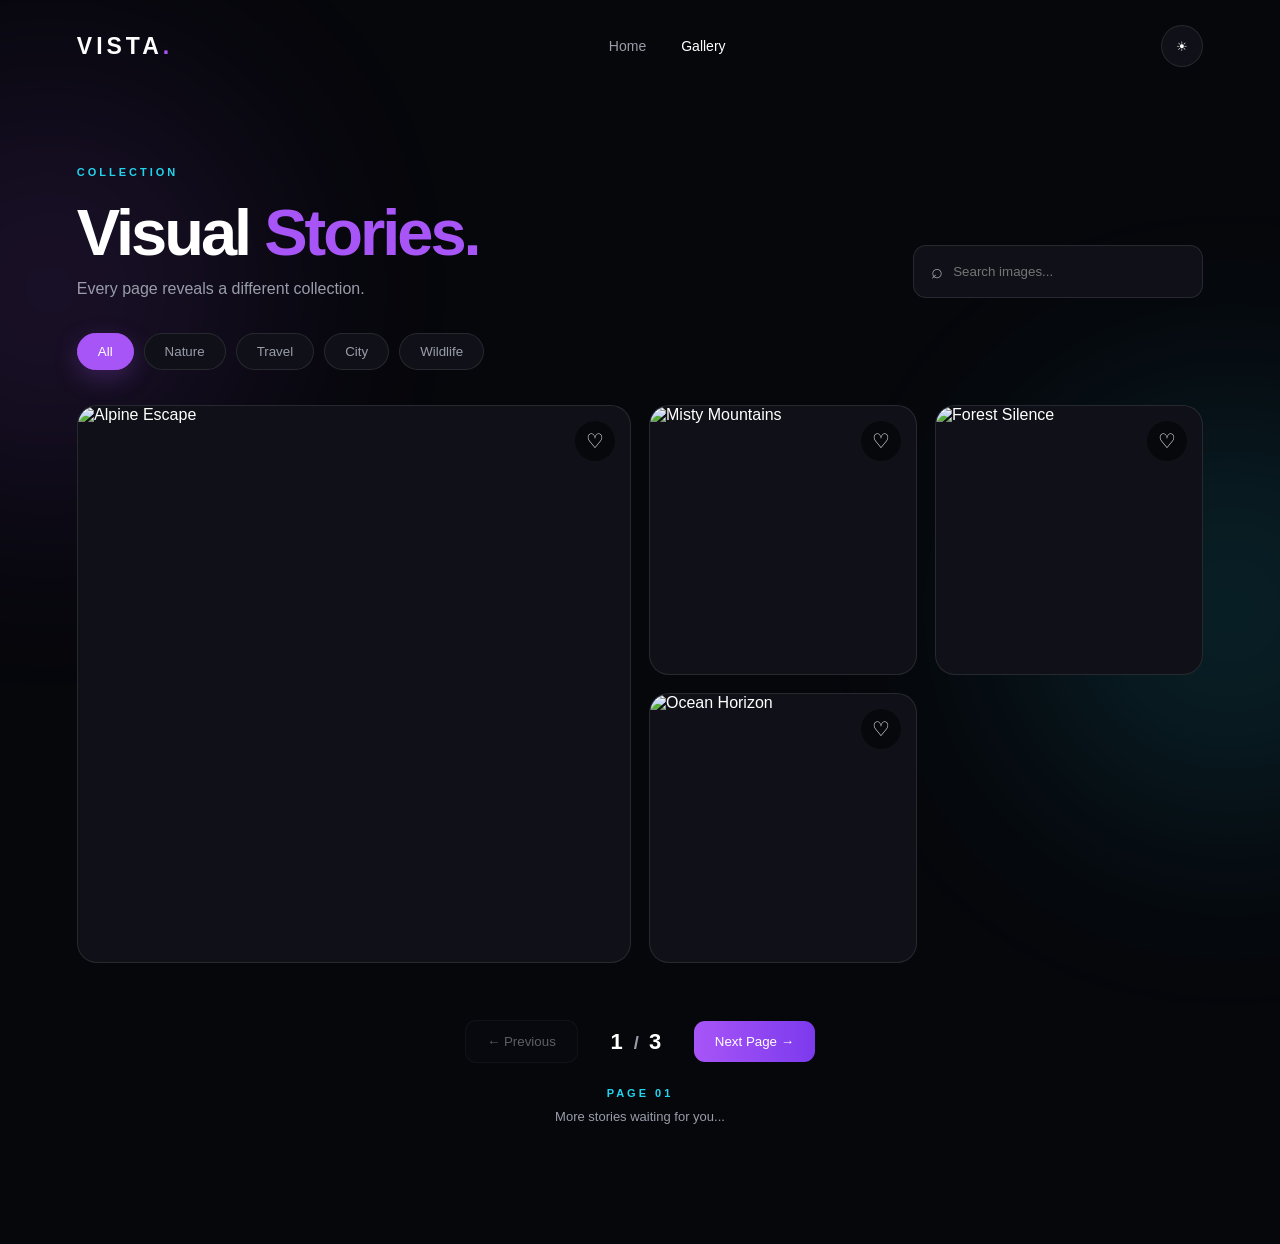
==== gallery.html @ fa5a78f7 "Add files via upload" ====
<!DOCTYPE html>
<html lang="en">
<head>

    <meta charset="UTF-8">

    <meta
        name="viewport"
        content="width=device-width, initial-scale=1.0"
    >

    <title>VISTA | Gallery</title>

    <link rel="stylesheet" href="style.css">

</head>

<body>

    <!-- LOADING SCREEN -->

    <div class="loader" id="loader">

        <div class="loader-ring"></div>

        <h3>VISTA</h3>

        <p>
            Preparing gallery...
        </p>

    </div>


    <!-- GLOW -->

    <div class="glow glow-one"></div>

    <div class="glow glow-two"></div>


    <!-- NAVBAR -->

    <header class="navbar">

        <div class="logo">
            VISTA<span>.</span>
        </div>

        <nav>

            <a href="index.html">
                Home
            </a>

            <a href="gallery.html" class="active">
                Gallery
            </a>

        </nav>

        <button
            id="themeBtn"
            class="theme-btn"
        >
            ☀
        </button>

    </header>


    <!-- GALLERY HEADER -->

    <section class="gallery-page">

        <div class="gallery-heading">

            <div>

                <span class="eyebrow">
                    COLLECTION
                </span>

                <h1>
                    Visual <span>Stories.</span>
                </h1>

                <p>
                    Every page reveals a different collection.
                </p>

            </div>


            <div class="search-box">

                <span>⌕</span>

                <input
                    type="text"
                    id="searchInput"
                    placeholder="Search images..."
                >

            </div>

        </div>


        <!-- FILTER -->

        <div class="filters">

            <button
                class="filter-btn active"
                data-filter="all"
            >
                All
            </button>

            <button
                class="filter-btn"
                data-filter="nature"
            >
                Nature
            </button>

            <button
                class="filter-btn"
                data-filter="travel"
            >
                Travel
            </button>

            <button
                class="filter-btn"
                data-filter="city"
            >
                City
            </button>

            <button
                class="filter-btn"
                data-filter="wildlife"
            >
                Wildlife
            </button>

        </div>


        <!-- GALLERY -->

        <div
            class="gallery-grid"
            id="galleryGrid"
        ></div>


        <!-- NO RESULT -->

        <div
            class="no-result"
            id="noResult"
        >

            <div>⌕</div>

            <h3>
                No images found
            </h3>

            <p>
                Try another category or search word.
            </p>

        </div>


        <!-- PAGINATION -->

        <div class="pagination">

            <button
                id="prevPage"
                class="page-btn"
            >
                ← Previous
            </button>


            <div class="page-number">

                <span id="currentPage">
                    1
                </span>

                <small>
                    /
                </small>

                <span id="totalPages">
                    3
                </span>

            </div>


            <button
                id="nextPage"
                class="page-btn primary-page-btn"
            >
                Next Page →
            </button>

        </div>


        <div class="page-info">

            <span id="pageInfo">
                PAGE 01
            </span>

            <p>
                More stories waiting for you...
            </p>

        </div>

    </section>


    <!-- LIGHTBOX -->

    <div
        class="lightbox"
        id="lightbox"
    >

        <button
            class="close-btn"
            id="closeBtn"
        >
            ×
        </button>


        <button
            class="light-arrow left"
            id="prevPhoto"
        >
            ‹
        </button>


        <div class="lightbox-content">

            <img
                id="lightboxImage"
                src=""
                alt=""
            >

            <div class="lightbox-info">

                <div>

                    <small id="lightboxCategory">
                        NATURE
                    </small>

                    <h2 id="lightboxTitle">
                        Image
                    </h2>

                </div>


                <div
                    class="light-counter"
                    id="lightCounter"
                >
                    01 / 10
                </div>

            </div>

        </div>


        <button
            class="light-arrow right"
            id="nextPhoto"
        >
            ›
        </button>

    </div>


    <script src="script.js"></script>

</body>
</html>
---- style.css ----
:root {

    --bg: #06070b;

    --card: #101118;

    --card-light: #191b25;

    --text: #ffffff;

    --muted: #999daa;

    --border: rgba(255,255,255,0.10);

    --purple: #a855f7;

    --cyan: #22d3ee;

    --pink: #ec4899;

}


* {

    margin: 0;

    padding: 0;

    box-sizing: border-box;

}


html {

    scroll-behavior: smooth;

}


body {

    font-family:
        Arial,
        Helvetica,
        sans-serif;

    background: var(--bg);

    color: var(--text);

    overflow-x: hidden;

    transition:
        background 0.4s ease,
        color 0.4s ease;

}


body.light {

    --bg: #f5f6fb;

    --card: #ffffff;

    --card-light: #eeeeF5;

    --text: #11131a;

    --muted: #676a78;

    --border: rgba(0,0,0,0.10);

}


/* =================================
   LOADING
================================= */

.loader {

    position: fixed;

    inset: 0;

    background: var(--bg);

    display: flex;

    flex-direction: column;

    justify-content: center;

    align-items: center;

    z-index: 9999;

    transition:
        opacity 0.6s ease,
        visibility 0.6s ease;

}


.loader.hide {

    opacity: 0;

    visibility: hidden;

}


.loader-ring {

    width: 65px;

    height: 65px;

    border-radius: 50%;

    border:
        3px solid rgba(168,85,247,0.15);

    border-top-color:
        var(--purple);

    border-right-color:
        var(--cyan);

    animation:
        spin 1s linear infinite;

    box-shadow:
        0 0 30px rgba(168,85,247,0.4);

}


.loader h3 {

    margin-top: 25px;

    letter-spacing: 5px;

}


.loader p {

    color: var(--muted);

    margin-top: 8px;

    font-size: 13px;

}


@keyframes spin {

    to {

        transform: rotate(360deg);

    }

}


/* =================================
   GLOWING LIGHT
================================= */

.glow {

    position: fixed;

    width: 400px;

    height: 400px;

    border-radius: 50%;

    filter: blur(120px);

    opacity: 0.15;

    z-index: -1;

    pointer-events: none;

    animation: glowMove 8s ease-in-out infinite alternate;

}


.glow-one {

    background: var(--purple);

    left: -150px;

    top: 10%;

}


.glow-two {

    background: var(--cyan);

    right: -150px;

    bottom: 10%;

    animation-delay: 2s;

}


@keyframes glowMove {

    from {

        transform: translate(0,0) scale(1);

    }

    to {

        transform: translate(100px,-60px) scale(1.25);

    }

}


/* =================================
   NAVBAR
================================= */

.navbar {

    width: 88%;

    margin: auto;

    padding: 25px 0;

    display: flex;

    justify-content: space-between;

    align-items: center;

}


.logo {

    font-size: 23px;

    font-weight: 800;

    letter-spacing: 4px;

}


.logo span,

.footer-logo span {

    color: var(--purple);

}


.navbar nav {

    display: flex;

    gap: 35px;

}


.navbar nav a {

    text-decoration: none;

    color: var(--muted);

    font-size: 14px;

    transition: 0.3s;

}


.navbar nav a:hover,

.navbar nav a.active {

    color: var(--text);

}


.theme-btn {

    width: 42px;

    height: 42px;

    border-radius: 50%;

    border: 1px solid var(--border);

    background: var(--card);

    color: var(--text);

    cursor: pointer;

    transition: 0.3s;

}


.theme-btn:hover {

    transform: rotate(20deg) scale(1.08);

}


/* =================================
   HERO
================================= */

.hero {

    width: 88%;

    max-width: 1400px;

    min-height: 650px;

    margin: 70px auto 120px;

    display: grid;

    grid-template-columns: 1fr 1fr;

    gap: 70px;

    align-items: center;

}


.eyebrow {

    color: var(--cyan);

    font-size: 11px;

    letter-spacing: 3px;

    font-weight: bold;

}


.hero-content h1 {

    margin-top: 20px;

    font-size:
        clamp(55px, 7vw, 100px);

    line-height: .9;

    letter-spacing: -5px;

}


.hero-content h1 span {

    background:
        linear-gradient(
            90deg,
            var(--purple),
            var(--cyan)
        );

    -webkit-background-clip: text;

    color: transparent;

}


.hero-content p {

    max-width: 550px;

    color: var(--muted);

    line-height: 1.8;

    margin-top: 30px;

}


.hero-buttons {

    display: flex;

    gap: 15px;

    margin-top: 35px;

}


.btn {

    padding: 15px 22px;

    border-radius: 11px;

    text-decoration: none;

    font-weight: bold;

    transition: .3s;

}


.btn.primary {

    color: white;

    background:
        linear-gradient(
            90deg,
            var(--purple),
            #7c3aed
        );

    box-shadow:
        0 10px 40px rgba(168,85,247,.25);

}


.btn.secondary {

    border: 1px solid var(--border);

    color: var(--text);

}


.btn:hover {

    transform: translateY(-5px);

}


/* =================================
   HERO IMAGES
================================= */

.hero-visual {

    height: 560px;

    position: relative;

}


.image-frame {

    position: absolute;

    overflow: hidden;

    border-radius: 25px;

    border: 1px solid var(--border);

    box-shadow:
        0 40px 100px rgba(0,0,0,.4);

}


.image-frame img {

    width: 100%;

    height: 100%;

    object-fit: cover;

}


.frame-back {

    width: 60%;

    height: 60%;

    left: 0;

    top: 30px;

    transform: rotate(-7deg);

    opacity: .7;

}


.frame-main {

    width: 72%;

    height: 72%;

    right: 0;

    top: 80px;

    transform: rotate(5deg);

    animation: floating 6s ease-in-out infinite;

}


@keyframes floating {

    0%,100% {

        transform:
            rotate(5deg)
            translateY(0);

    }

    50% {

        transform:
            rotate(5deg)
            translateY(-18px);

    }

}


.floating-card {

    position: absolute;

    left: 15%;

    bottom: 5%;

    padding: 17px 22px;

    border-radius: 14px;

    background:
        rgba(0,0,0,.55);

    backdrop-filter: blur(20px);

    border: 1px solid var(--border);

    box-shadow:
        0 10px 50px rgba(0,0,0,.3);

}


.floating-card span {

    color: var(--cyan);

    font-size: 11px;

}


.floating-card strong {

    display: block;

    margin-top: 4px;

    letter-spacing: 2px;

}


.floating-card small {

    color: var(--muted);

}


/* =================================
   FEATURES
================================= */

.features {

    width: 88%;

    max-width: 1400px;

    margin: auto;

    display: grid;

    grid-template-columns:
        repeat(3,1fr);

    gap: 20px;

}


.feature-box {

    padding: 30px;

    border: 1px solid var(--border);

    background: var(--card);

    border-radius: 20px;

    transition: .4s;

}


.feature-box:hover {

    transform: translateY(-8px);

    border-color:
        rgba(168,85,247,.45);

    box-shadow:
        0 20px 60px rgba(168,85,247,.10);

}


.feature-box span {

    color: var(--purple);

    font-size: 12px;

}


.feature-box h3 {

    margin-top: 18px;

}


.feature-box p {

    color: var(--muted);

    margin-top: 8px;

    line-height: 1.6;

}


/* =================================
   ABOUT
================================= */

.about {

    width: 88%;

    max-width: 1400px;

    margin: 130px auto;

    padding: 60px;

    border-radius: 28px;

    background: var(--card);

    border: 1px solid var(--border);

    display: grid;

    grid-template-columns: 1fr 1fr;

    gap: 60px;

}


.about h2 {

    margin-top: 18px;

    font-size: 48px;

}


.about h2 span {

    color: var(--purple);

}


.about > p {

    color: var(--muted);

    line-height: 1.9;

}


/* =================================
   GALLERY PAGE
================================= */

.gallery-page {

    width: 88%;

    max-width: 1400px;

    margin: 70px auto 120px;

}


.gallery-heading {

    display: flex;

    justify-content: space-between;

    align-items: end;

    gap: 30px;

}


.gallery-heading h1 {

    margin-top: 15px;

    font-size: 65px;

    letter-spacing: -3px;

}


.gallery-heading h1 span {

    color: var(--purple);

}


.gallery-heading p {

    color: var(--muted);

    margin-top: 10px;

}


/* SEARCH */

.search-box {

    width: 290px;

    display: flex;

    gap: 10px;

    align-items: center;

    padding: 14px 17px;

    background: var(--card);

    border: 1px solid var(--border);

    border-radius: 13px;

}


.search-box span {

    color: var(--muted);

    font-size: 20px;

}


.search-box input {

    width: 100%;

    background: transparent;

    border: none;

    outline: none;

    color: var(--text);

}


/* FILTER */

.filters {

    display: flex;

    gap: 10px;

    margin: 35px 0;

    flex-wrap: wrap;

}


.filter-btn {

    padding: 10px 20px;

    border-radius: 30px;

    border: 1px solid var(--border);

    background: var(--card);

    color: var(--muted);

    cursor: pointer;

    transition: .3s;

}


.filter-btn:hover,

.filter-btn.active {

    background: var(--purple);

    color: white;

    border-color: var(--purple);

    box-shadow:
        0 8px 25px rgba(168,85,247,.25);

}


/* =================================
   GALLERY GRID
================================= */

.gallery-grid {

    display: grid;

    grid-template-columns:
        repeat(4,1fr);

    grid-auto-rows: 270px;

    gap: 18px;

    min-height: 570px;

}


.photo-card {

    position: relative;

    overflow: hidden;

    border-radius: 20px;

    border: 1px solid var(--border);

    background: var(--card);

    cursor: pointer;

    animation:
        imageAppear .6s ease both;

}


@keyframes imageAppear {

    from {

        opacity: 0;

        transform:
            translateY(30px)
            scale(.95);

    }

    to {

        opacity: 1;

        transform:
            translateY(0)
            scale(1);

    }

}


.photo-card.large {

    grid-column: span 2;

    grid-row: span 2;

}


.photo-card img {

    width: 100%;

    height: 100%;

    object-fit: cover;

    transition:
        transform .7s ease,
        filter .5s ease;

}


.photo-card:hover img {

    transform: scale(1.1);

    filter: brightness(.65);

}


.photo-overlay {

    position: absolute;

    inset: 0;

    display: flex;

    flex-direction: column;

    justify-content: flex-end;

    padding: 24px;

    background:
        linear-gradient(
            transparent 30%,
            rgba(0,0,0,.9)
        );

    opacity: 0;

    transition: .4s;

}


.photo-card:hover
.photo-overlay {

    opacity: 1;

}


.photo-overlay small {

    color: var(--cyan);

    font-size: 10px;

    letter-spacing: 2px;

}


.photo-overlay h3 {

    margin-top: 7px;

    font-size: 22px;

}


/* FAVORITE */

.favorite {

    position: absolute;

    top: 15px;

    right: 15px;

    width: 40px;

    height: 40px;

    border-radius: 50%;

    border: none;

    background:
        rgba(0,0,0,.55);

    color: white;

    cursor: pointer;

    font-size: 20px;

    z-index: 3;

}


.favorite.liked {

    color: #ff4d91;

}


/* =================================
   PAGINATION
================================= */

.pagination {

    display: flex;

    justify-content: center;

    align-items: center;

    gap: 18px;

    margin-top: 45px;

}


.page-btn {

    padding: 13px 21px;

    border-radius: 11px;

    border: 1px solid var(--border);

    background: var(--card);

    color: var(--text);

    cursor: pointer;

    transition: .3s;

}


.page-btn:hover:not(:disabled) {

    transform: translateY(-3px);

    border-color: var(--purple);

}


.primary-page-btn {

    background:
        linear-gradient(
            90deg,
            var(--purple),
            #7c3aed
        );

    border: none;

    color: white;

}


.page-btn:disabled {

    opacity: .35;

    cursor: not-allowed;

}


.page-number {

    min-width: 80px;

    text-align: center;

    font-size: 22px;

    font-weight: bold;

}


.page-number small {

    color: var(--muted);

    padding: 0 5px;

}


.page-info {

    text-align: center;

    margin-top: 20px;

}


.page-info span {

    color: var(--cyan);

    font-size: 11px;

    letter-spacing: 3px;

    font-weight: bold;

}


.page-info p {

    color: var(--muted);

    margin-top: 8px;

    font-size: 13px;

}


/* =================================
   NO RESULT
================================= */

.no-result {

    display: none;

    text-align: center;

    padding: 80px 20px;

}


.no-result div {

    font-size: 50px;

}


.no-result h3 {

    margin-top: 15px;

}


.no-result p {

    color: var(--muted);

    margin-top: 8px;

}


/* =================================
   LIGHTBOX
================================= */

.lightbox {

    position: fixed;

    inset: 0;

    background:
        rgba(0,0,0,.94);

    backdrop-filter: blur(15px);

    z-index: 2000;

    display: none;

    align-items: center;

    justify-content: center;

    padding: 30px;

}


.lightbox.show {

    display: flex;

    animation:
        lightFade .3s ease;

}


@keyframes lightFade {

    from {

        opacity: 0;

    }

    to {

        opacity: 1;

    }

}


.lightbox-content {

    width: min(950px, 90vw);

}


.lightbox-content img {

    width: 100%;

    max-height: 72vh;

    object-fit: contain;

    border-radius: 20px;

    box-shadow:
        0 30px 100px rgba(0,0,0,.6);

}


.lightbox-info {

    display: flex;

    justify-content: space-between;

    align-items: center;

    margin-top: 18px;

}


.lightbox-info small {

    color: var(--cyan);

    letter-spacing: 2px;

}


.lightbox-info h2 {

    margin-top: 6px;

}


.light-counter {

    color: var(--muted);

}


/* LIGHTBOX BUTTONS */

.close-btn,

.light-arrow {

    position: absolute;

    border: none;

    color: white;

    cursor: pointer;

    background:
        rgba(255,255,255,.08);

    backdrop-filter: blur(10px);

    transition: .3s;

}


.close-btn {

    top: 25px;

    right: 30px;

    width: 45px;

    height: 45px;

    border-radius: 50%;

    font-size: 27px;

}


.light-arrow {

    top: 50%;

    width: 55px;

    height: 55px;

    border-radius: 50%;

    font-size: 36px;

    transform:
        translateY(-50%);

}


.light-arrow.left {

    left: 30px;

}


.light-arrow.right {

    right: 30px;

}


.close-btn:hover,

.light-arrow:hover {

    background: var(--purple);

}


/* =================================
   FOOTER
================================= */

footer {

    border-top: 1px solid var(--border);

    text-align: center;

    padding: 60px 20px 25px;

}


.footer-logo {

    font-size: 22px;

    font-weight: bold;

    letter-spacing: 3px;

}


footer p {

    color: var(--muted);

    margin: 12px 0 25px;

}


.footer-line {

    width: 90px;

    height: 1px;

    background: var(--purple);

    margin: auto auto 20px;

}


footer small {

    color: var(--muted);

}


/* =================================
   RESPONSIVE
================================= */

@media(max-width:1000px) {

    .hero {

        grid-template-columns: 1fr;

    }


    .hero-visual {

        height: 500px;

    }


    .features {

        grid-template-columns:
            repeat(2,1fr);

    }


    .about {

        grid-template-columns: 1fr;

    }


    .gallery-grid {

        grid-template-columns:
            repeat(2,1fr);

    }

}


@media(max-width:650px) {

    .navbar {

        width: 92%;

    }


    .navbar nav {

        display: none;

    }


    .hero,
    .features,
    .about,
    .gallery-page {

        width: 92%;

    }


    .hero {

        margin-top: 40px;

    }


    .hero-content h1 {

        font-size: 55px;

        letter-spacing: -3px;

    }


    .hero-buttons {

        flex-direction: column;

        align-items: flex-start;

    }


    .hero-visual {

        height: 390px;

    }


    .features {

        grid-template-columns: 1fr;

    }


    .about {

        padding: 35px 25px;

    }


    .about h2 {

        font-size: 40px;

    }


    .gallery-heading {

        flex-direction: column;

        align-items: flex-start;

    }


    .gallery-heading h1 {

        font-size: 48px;

    }


    .search-box {

        width: 100%;

    }


    .gallery-grid {

        grid-template-columns: 1fr;

        grid-auto-rows: 280px;

    }


    .photo-card.large {

        grid-column: span 1;

        grid-row: span 1;

    }


    .pagination {

        gap: 8px;

    }


    .page-btn {

        padding: 11px 13px;

        font-size: 12px;

    }


    .light-arrow {

        width: 42px;

        height: 42px;

        font-size: 28px;

    }


    .light-arrow.left {

        left: 8px;

    }


    .light-arrow.right {

        right: 8px;

    }

}
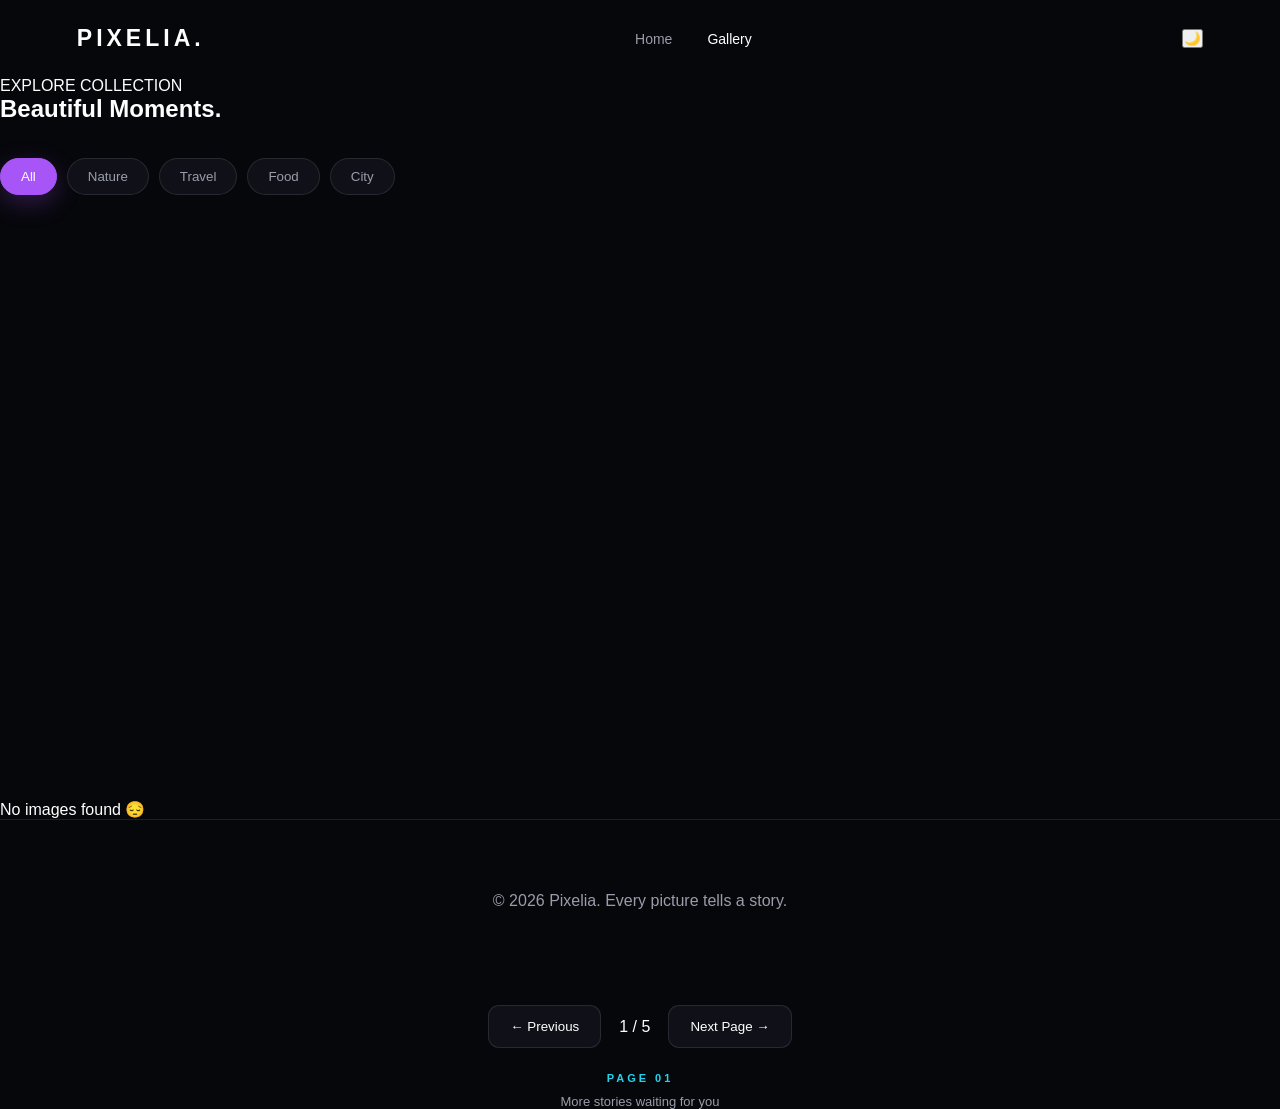
==== commit fa2c88c7: "Refactor gallery.html for better structure and clarity Updated the gallery HTML structure, including" ====
--- a/gallery.html
+++ b/gallery.html
@@ -1,305 +1,631 @@
 <!DOCTYPE html>
 <html lang="en">
 <head>
-
     <meta charset="UTF-8">
-
-    <meta
-        name="viewport"
-        content="width=device-width, initial-scale=1.0"
-    >
-
-    <title>VISTA | Gallery</title>
+    <meta name="viewport" content="width=device-width, initial-scale=1.0">
+    <title>Pixelia - Gallery</title>
 
     <link rel="stylesheet" href="style.css">
-
 </head>
 
 <body>
 
-    <!-- LOADING SCREEN -->
-
-    <div class="loader" id="loader">
-
-        <div class="loader-ring"></div>
-
-        <h3>VISTA</h3>
-
-        <p>
-            Preparing gallery...
-        </p>
+    <!-- NAVBAR -->
+    <header class="navbar">
+        <div class="logo">PIXELIA.</div>
+
+        <nav>
+            <a href="index.html">Home</a>
+            <a href="gallery.html" class="active">Gallery</a>
+        </nav>
+
+        <button id="themeToggle">🌙</button>
+    </header>
+
+
+    <!-- GALLERY HEADER -->
+    <section class="gallery-header">
+        <p>EXPLORE COLLECTION</p>
+
+        <h1>Beautiful Moments.</h1>
+
+        <div class="gallery-tools">
+
+            <!-- FILTER BUTTONS -->
+            <div class="filters">
+                <button class="filter-btn active" data-filter="all">
+                    All
+                </button>
+
+                <button class="filter-btn" data-filter="nature">
+                    Nature
+                </button>
+
+                <button class="filter-btn" data-filter="travel">
+                    Travel
+                </button>
+
+                <button class="filter-btn" data-filter="food">
+                    Food
+                </button>
+
+                <button class="filter-btn" data-filter="city">
+                    City
+                </button>
+            </div>
+
+            <!-- SEARCH -->
+            
+
+        </div>
+    </section>
+
+
+    <!-- IMAGE GALLERY -->
+    <section class="gallery-grid" id="galleryGrid">
+
+        <!-- NATURE 1 -->
+        <div class="gallery-card"
+             data-category="nature"
+             data-title="Mountain Nature">
+
+            <img
+                src="https://picsum.photos/id/1018/800/600"
+                alt="Mountain Nature"
+            >
+
+            <div class="card-overlay">
+                <h3>Mountain Nature</h3>
+                <button class="view-btn">♡</button>
+            </div>
+
+        </div>
+
+
+        <!-- NATURE 2 -->
+        <div class="gallery-card"
+             data-category="nature"
+             data-title="Forest View">
+
+            <img
+                src="https://picsum.photos/id/1044/800/600"
+                alt="Forest View"
+            >
+
+            <div class="card-overlay">
+                <h3>Forest View</h3>
+                <button class="view-btn">♡</button>
+            </div>
+
+        </div>
+
+
+        <!-- NATURE 3 -->
+        <div class="gallery-card"
+             data-category="nature"
+             data-title="Green Landscape">
+
+            <img
+                src="https://picsum.photos/id/1015/800/600"
+                alt="Green Landscape"
+            >
+
+            <div class="card-overlay">
+                <h3>Green Landscape</h3>
+                <button class="view-btn">♡</button>
+            </div>
+
+        </div>
+
+
+        <!-- NATURE 4 -->
+        <div class="gallery-card"
+             data-category="nature"
+             data-title="Natural View">
+
+            <img
+                src="https://picsum.photos/id/1039/800/600"
+                alt="Natural View"
+            >
+
+            <div class="card-overlay">
+                <h3>Natural View</h3>
+                <button class="view-btn">♡</button>
+            </div>
+
+        </div>
+
+
+        <!-- NATURE 5 -->
+        <div class="gallery-card"
+             data-category="nature"
+             data-title="Beautiful Landscape">
+
+            <img
+                src="https://picsum.photos/id/1020/800/600"
+                alt="Beautiful Landscape"
+            >
+
+            <div class="card-overlay">
+                <h3>Beautiful Landscape</h3>
+                <button class="view-btn">♡</button>
+            </div>
+
+        </div>
+
+
+        <!-- NATURE 6 -->
+        <div class="gallery-card"
+             data-category="nature"
+             data-title="Nature Scene">
+
+            <img
+                src="https://picsum.photos/id/1016/800/600"
+                alt="Nature Scene"
+            >
+
+            <div class="card-overlay">
+                <h3>Nature Scene</h3>
+                <button class="view-btn">♡</button>
+            </div>
+
+        </div>
+
+
+        <!-- FOOD 1 -->
+        <div class="gallery-card"
+             data-category="food"
+             data-title="Pizza">
+
+            <img
+                src="https://loremflickr.com/800/600/pizza"
+                alt="Pizza"
+            >
+
+            <div class="card-overlay">
+                <h3>Pizza</h3>
+                <button class="view-btn">♡</button>
+            </div>
+
+        </div>
+
+
+        <!-- FOOD 2 -->
+        <div class="gallery-card"
+             data-category="food"
+             data-title="Burger">
+
+            <img
+                src="https://loremflickr.com/800/600/burger"
+                alt="Burger"
+            >
+
+            <div class="card-overlay">
+                <h3>Burger</h3>
+                <button class="view-btn">♡</button>
+            </div>
+
+        </div>
+
+
+        <!-- FOOD 3 -->
+        <div class="gallery-card"
+             data-category="food"
+             data-title="Biryani">
+
+            <img
+                src="https://loremflickr.com/800/600/biryani"
+                alt="Biryani"
+            >
+
+            <div class="card-overlay">
+                <h3>Biryani</h3>
+                <button class="view-btn">♡</button>
+            </div>
+
+        </div>
+
+
+        <!-- FOOD 4 -->
+        <div class="gallery-card"
+             data-category="food"
+             data-title="Pasta">
+
+            <img
+                src="https://loremflickr.com/800/600/pasta"
+                alt="Pasta"
+            >
+
+            <div class="card-overlay">
+                <h3>Pasta</h3>
+                <button class="view-btn">♡</button>
+            </div>
+
+        </div>
+
+
+        <!-- FOOD 5 -->
+        <div class="gallery-card"
+             data-category="food"
+             data-title="Cake">
+
+            <img
+                src="https://loremflickr.com/800/600/cake"
+                alt="Cake"
+            >
+
+            <div class="card-overlay">
+                <h3>Cake</h3>
+                <button class="view-btn">♡</button>
+            </div>
+
+        </div>
+
+
+        <!-- FOOD 6 -->
+        <div class="gallery-card"
+             data-category="food"
+             data-title="Ice Cream">
+
+            <img
+                src="https://loremflickr.com/800/600/icecream"
+                alt="Ice Cream"
+            >
+
+            <div class="card-overlay">
+                <h3>Ice Cream</h3>
+                <button class="view-btn">♡</button>
+            </div>
+
+        </div>
+
+
+        <!-- FOOD 7 -->
+        <div class="gallery-card"
+             data-category="food"
+             data-title="Dessert">
+
+            <img
+                src="https://loremflickr.com/800/600/dessert"
+                alt="Dessert"
+            >
+
+            <div class="card-overlay">
+                <h3>Dessert</h3>
+                <button class="view-btn">♡</button>
+            </div>
+
+        </div>
+
+
+        <!-- FOOD 8 -->
+        <div class="gallery-card"
+             data-category="food"
+             data-title="Sushi">
+
+            <img
+                src="https://loremflickr.com/800/600/sushi"
+                alt="Sushi"
+            >
+
+            <div class="card-overlay">
+                <h3>Sushi</h3>
+                <button class="view-btn">♡</button>
+            </div>
+
+        </div>
+
+
+        <!-- FOOD 9 -->
+        <div class="gallery-card"
+             data-category="food"
+             data-title="Coffee">
+
+            <img
+                src="https://loremflickr.com/800/600/coffee"
+                alt="Coffee"
+            >
+
+            <div class="card-overlay">
+                <h3>Coffee</h3>
+                <button class="view-btn">♡</button>
+            </div>
+
+        </div>
+
+
+        <!-- FOOD 10 -->
+        <div class="gallery-card"
+             data-category="food"
+             data-title="Indian Food">
+
+            <img
+                src="https://loremflickr.com/800/600/indianfood"
+                alt="Indian Food"
+            >
+
+            <div class="card-overlay">
+                <h3>Indian Food</h3>
+                <button class="view-btn">♡</button>
+            </div>
+
+        </div>
+
+
+        <!-- TRAVEL 1 -->
+        <div class="gallery-card"
+             data-category="travel"
+             data-title="Travel Destination">
+
+            <img
+                src="https://picsum.photos/id/1036/800/600"
+                alt="Travel Destination"
+            >
+
+            <div class="card-overlay">
+                <h3>Travel Destination</h3>
+                <button class="view-btn">♡</button>
+            </div>
+
+        </div>
+
+
+        <!-- TRAVEL 2 -->
+        <div class="gallery-card"
+             data-category="travel"
+             data-title="Adventure">
+
+            <img
+                src="https://picsum.photos/id/1056/800/600"
+                alt="Adventure"
+            >
+
+            <div class="card-overlay">
+                <h3>Adventure</h3>
+                <button class="view-btn">♡</button>
+            </div>
+
+        </div>
+
+
+        <!-- TRAVEL 3 -->
+        <div class="gallery-card"
+             data-category="travel"
+             data-title="Travel View">
+
+            <img
+                src="https://picsum.photos/id/1031/800/600"
+                alt="Travel View"
+            >
+
+            <div class="card-overlay">
+                <h3>Travel View</h3>
+                <button class="view-btn">♡</button>
+            </div>
+
+        </div>
+
+
+        <!-- TRAVEL 4 -->
+        <div class="gallery-card"
+             data-category="travel"
+             data-title="Beautiful Place">
+
+            <img
+                src="https://picsum.photos/id/1074/800/600"
+                alt="Beautiful Place"
+            >
+
+            <div class="card-overlay">
+                <h3>Beautiful Place</h3>
+                <button class="view-btn">♡</button>
+            </div>
+
+        </div>
+
+
+        <!-- TRAVEL 5 -->
+        <div class="gallery-card"
+             data-category="travel"
+             data-title="Vacation">
+
+            <img
+                src="https://picsum.photos/id/1050/800/600"
+                alt="Vacation"
+            >
+
+            <div class="card-overlay">
+                <h3>Vacation</h3>
+                <button class="view-btn">♡</button>
+            </div>
+
+        </div>
+
+
+        <!-- TRAVEL 6 -->
+        <div class="gallery-card"
+             data-category="travel"
+             data-title="Journey">
+
+            <img
+                src="https://picsum.photos/id/1069/800/600"
+                alt="Journey"
+            >
+
+            <div class="card-overlay">
+                <h3>Journey</h3>
+                <button class="view-btn">♡</button>
+            </div>
+
+        </div>
+
+
+        <!-- CITY 1 -->
+        <div class="gallery-card"
+             data-category="city"
+             data-title="City Lights">
+
+            <img
+                src="https://picsum.photos/id/1011/800/600"
+                alt="City Lights"
+            >
+
+            <div class="card-overlay">
+                <h3>City Lights</h3>
+                <button class="view-btn">♡</button>
+            </div>
+
+        </div>
+
+
+        <!-- CITY 2 -->
+        <div class="gallery-card"
+             data-category="city"
+             data-title="Urban View">
+
+            <img
+                src="https://picsum.photos/id/1012/800/600"
+                alt="Urban View"
+            >
+
+            <div class="card-overlay">
+                <h3>Urban View</h3>
+                <button class="view-btn">♡</button>
+            </div>
+
+        </div>
+
+
+        <!-- CITY 3 -->
+        <div class="gallery-card"
+             data-category="city"
+             data-title="Modern City">
+
+            <img
+                src="https://picsum.photos/id/1033/800/600"
+                alt="Modern City"
+            >
+
+            <div class="card-overlay">
+                <h3>Modern City</h3>
+                <button class="view-btn">♡</button>
+            </div>
+
+        </div>
+
+
+        <!-- CITY 4 -->
+        <div class="gallery-card"
+             data-category="city"
+             data-title="Street View">
+
+            <img
+                src="https://picsum.photos/id/1048/800/600"
+                alt="Street View"
+            >
+
+            <div class="card-overlay">
+                <h3>Street View</h3>
+                <button class="view-btn">♡</button>
+            </div>
+
+        </div>
+
+
+        <!-- CITY 5 -->
+        <div class="gallery-card"
+             data-category="city"
+             data-title="Architecture">
+
+            <img
+                src="https://picsum.photos/id/1065/800/600"
+                alt="Architecture"
+            >
+
+            <div class="card-overlay">
+                <h3>Architecture</h3>
+                <button class="view-btn">♡</button>
+            </div>
+
+        </div>
+
+
+        <!-- CITY 6 -->
+        <div class="gallery-card"
+             data-category="city"
+             data-title="City Architecture">
+
+            <img
+                src="https://picsum.photos/id/1082/800/600"
+                alt="City Architecture"
+            >
+
+            <div class="card-overlay">
+                <h3>City Architecture</h3>
+                <button class="view-btn">♡</button>
+            </div>
+
+        </div>
+
+    </section>
+
+
+    <!-- NO RESULTS -->
+    <p id="noResults" class="no-results">
+        No images found 😔
+    </p>
+
+
+    <!-- LIGHTBOX -->
+    <div class="lightbox" id="lightbox">
+
+        <button class="close-btn" id="closeBtn">
+            ✕
+        </button>
+
+        <button class="prev-btn" id="prevBtn">
+            ❮
+        </button>
+
+        <img id="lightboxImage" src="" alt="Preview">
+
+        <button class="next-btn" id="nextBtn">
+            ❯
+        </button>
 
     </div>
 
 
-    <!-- GLOW -->
-
-    <div class="glow glow-one"></div>
-
-    <div class="glow glow-two"></div>
-
-
-    <!-- NAVBAR -->
-
-    <header class="navbar">
-
-        <div class="logo">
-            VISTA<span>.</span>
-        </div>
-
-        <nav>
-
-            <a href="index.html">
-                Home
-            </a>
-
-            <a href="gallery.html" class="active">
-                Gallery
-            </a>
-
-        </nav>
-
-        <button
-            id="themeBtn"
-            class="theme-btn"
-        >
-            ☀
+    <!-- FOOTER -->
+    <footer>
+        <p>© 2026 Pixelia. Every picture tells a story.</p>
+    </footer>
+
+
+    <script src="script.js"></script>
+    <!-- PAGINATION -->
+<section class="pagination-section">
+
+    <div class="pagination">
+
+        <button id="prevPage" class="page-btn">
+            ← Previous
         </button>
 
-    </header>
-
-
-    <!-- GALLERY HEADER -->
-
-    <section class="gallery-page">
-
-        <div class="gallery-heading">
-
-            <div>
-
-                <span class="eyebrow">
-                    COLLECTION
-                </span>
-
-                <h1>
-                    Visual <span>Stories.</span>
-                </h1>
-
-                <p>
-                    Every page reveals a different collection.
-                </p>
-
-            </div>
-
-
-            <div class="search-box">
-
-                <span>⌕</span>
-
-                <input
-                    type="text"
-                    id="searchInput"
-                    placeholder="Search images..."
-                >
-
-            </div>
-
-        </div>
-
-
-        <!-- FILTER -->
-
-        <div class="filters">
-
-            <button
-                class="filter-btn active"
-                data-filter="all"
-            >
-                All
-            </button>
-
-            <button
-                class="filter-btn"
-                data-filter="nature"
-            >
-                Nature
-            </button>
-
-            <button
-                class="filter-btn"
-                data-filter="travel"
-            >
-                Travel
-            </button>
-
-            <button
-                class="filter-btn"
-                data-filter="city"
-            >
-                City
-            </button>
-
-            <button
-                class="filter-btn"
-                data-filter="wildlife"
-            >
-                Wildlife
-            </button>
-
-        </div>
-
-
-        <!-- GALLERY -->
-
-        <div
-            class="gallery-grid"
-            id="galleryGrid"
-        ></div>
-
-
-        <!-- NO RESULT -->
-
-        <div
-            class="no-result"
-            id="noResult"
-        >
-
-            <div>⌕</div>
-
-            <h3>
-                No images found
-            </h3>
-
-            <p>
-                Try another category or search word.
-            </p>
-
-        </div>
-
-
-        <!-- PAGINATION -->
-
-        <div class="pagination">
-
-            <button
-                id="prevPage"
-                class="page-btn"
-            >
-                ← Previous
-            </button>
-
-
-            <div class="page-number">
-
-                <span id="currentPage">
-                    1
-                </span>
-
-                <small>
-                    /
-                </small>
-
-                <span id="totalPages">
-                    3
-                </span>
-
-            </div>
-
-
-            <button
-                id="nextPage"
-                class="page-btn primary-page-btn"
-            >
-                Next Page →
-            </button>
-
-        </div>
-
-
-        <div class="page-info">
-
-            <span id="pageInfo">
-                PAGE 01
-            </span>
-
-            <p>
-                More stories waiting for you...
-            </p>
-
-        </div>
-
-    </section>
-
-
-    <!-- LIGHTBOX -->
-
-    <div
-        class="lightbox"
-        id="lightbox"
-    >
-
-        <button
-            class="close-btn"
-            id="closeBtn"
-        >
-            ×
+        <span id="pageNumber">1 / 5</span>
+
+        <button id="nextPage" class="page-btn">
+            Next Page →
         </button>
 
-
-        <button
-            class="light-arrow left"
-            id="prevPhoto"
-        >
-            ‹
-        </button>
-
-
-        <div class="lightbox-content">
-
-            <img
-                id="lightboxImage"
-                src=""
-                alt=""
-            >
-
-            <div class="lightbox-info">
-
-                <div>
-
-                    <small id="lightboxCategory">
-                        NATURE
-                    </small>
-
-                    <h2 id="lightboxTitle">
-                        Image
-                    </h2>
-
-                </div>
-
-
-                <div
-                    class="light-counter"
-                    id="lightCounter"
-                >
-                    01 / 10
-                </div>
-
-            </div>
-
-        </div>
-
-
-        <button
-            class="light-arrow right"
-            id="nextPhoto"
-        >
-            ›
-        </button>
-
     </div>
 
-
-    <script src="script.js"></script>
+    <div class="page-info">
+        <span id="pageLabel">PAGE 01</span>
+        <p>More stories waiting for you</p>
+    </div>
+
+</section>
 
 </body>
-</html>+</html>
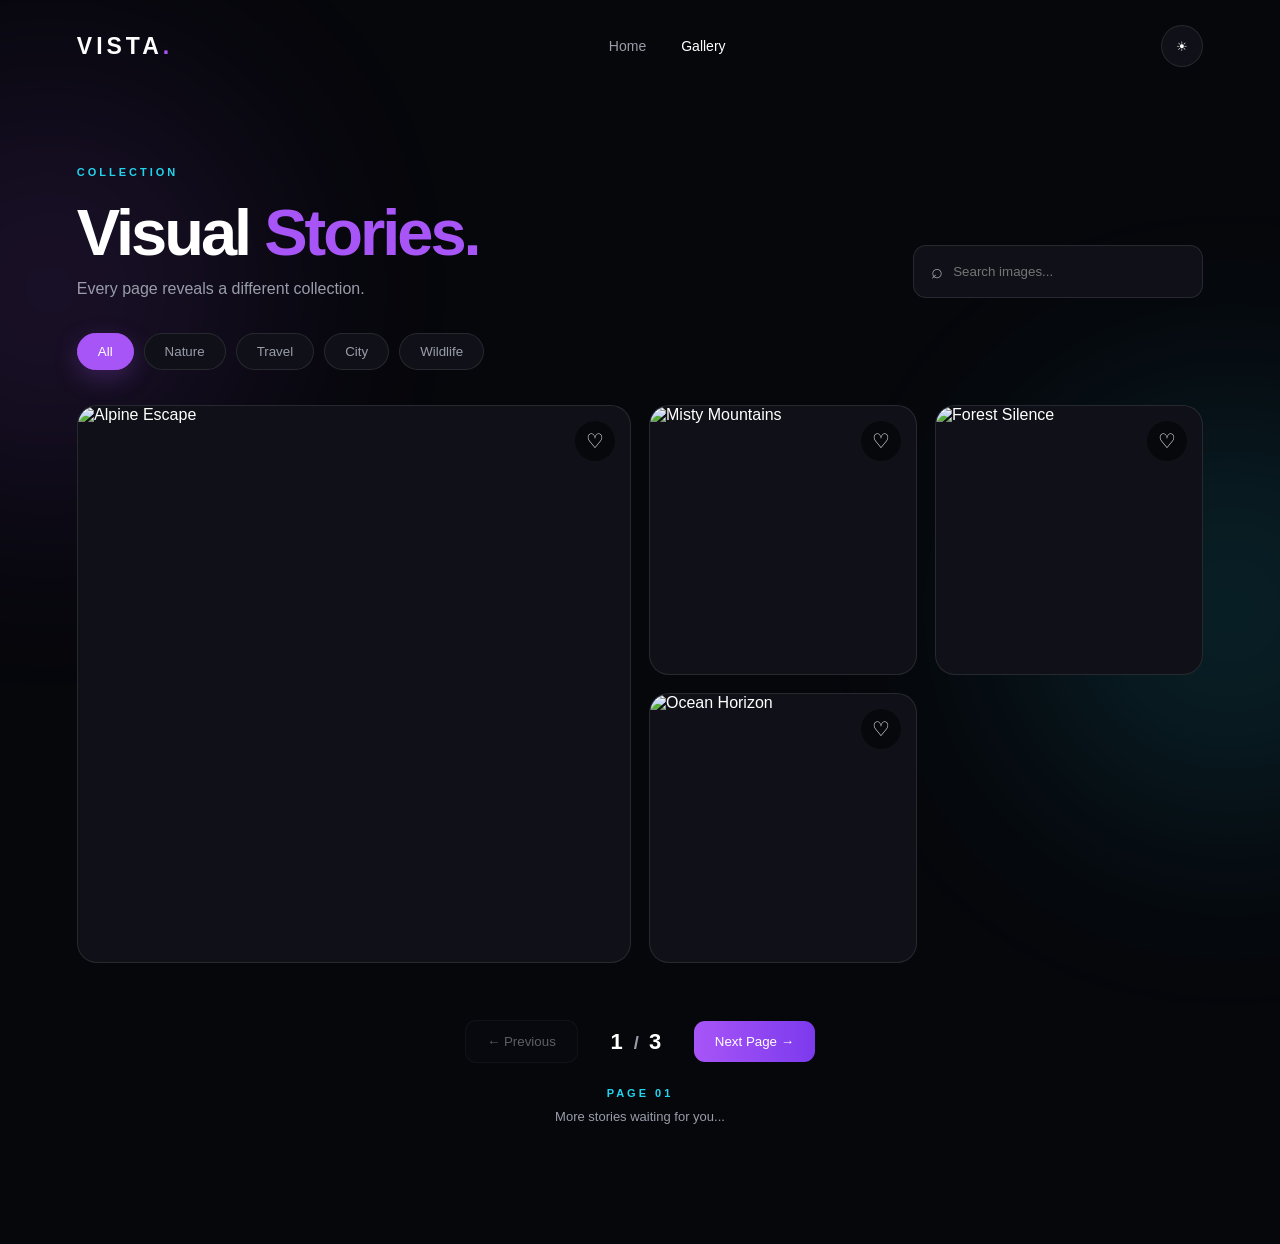
==== commit ec599f21: "Update gallery.html" ====
--- a/gallery.html
+++ b/gallery.html
@@ -1,631 +1,305 @@
 <!DOCTYPE html>
 <html lang="en">
 <head>
+
     <meta charset="UTF-8">
-    <meta name="viewport" content="width=device-width, initial-scale=1.0">
-    <title>Pixelia - Gallery</title>
+
+    <meta
+        name="viewport"
+        content="width=device-width, initial-scale=1.0"
+    >
+
+    <title>VISTA | Gallery</title>
 
     <link rel="stylesheet" href="style.css">
+
 </head>
 
 <body>
 
+    <!-- LOADING SCREEN -->
+
+    <div class="loader" id="loader">
+
+        <div class="loader-ring"></div>
+
+        <h3>VISTA</h3>
+
+        <p>
+            Preparing gallery...
+        </p>
+
+    </div>
+
+
+    <!-- GLOW -->
+
+    <div class="glow glow-one"></div>
+
+    <div class="glow glow-two"></div>
+
+
     <!-- NAVBAR -->
+
     <header class="navbar">
-        <div class="logo">PIXELIA.</div>
+
+        <div class="logo">
+            VISTA<span>.</span>
+        </div>
 
         <nav>
-            <a href="index.html">Home</a>
-            <a href="gallery.html" class="active">Gallery</a>
+
+            <a href="index.html">
+                Home
+            </a>
+
+            <a href="gallery.html" class="active">
+                Gallery
+            </a>
+
         </nav>
 
-        <button id="themeToggle">🌙</button>
+        <button
+            id="themeBtn"
+            class="theme-btn"
+        >
+            ☀
+        </button>
+
     </header>
 
 
     <!-- GALLERY HEADER -->
-    <section class="gallery-header">
-        <p>EXPLORE COLLECTION</p>
-
-        <h1>Beautiful Moments.</h1>
-
-        <div class="gallery-tools">
-
-            <!-- FILTER BUTTONS -->
-            <div class="filters">
-                <button class="filter-btn active" data-filter="all">
-                    All
-                </button>
-
-                <button class="filter-btn" data-filter="nature">
-                    Nature
-                </button>
-
-                <button class="filter-btn" data-filter="travel">
-                    Travel
-                </button>
-
-                <button class="filter-btn" data-filter="food">
-                    Food
-                </button>
-
-                <button class="filter-btn" data-filter="city">
-                    City
-                </button>
+
+    <section class="gallery-page">
+
+        <div class="gallery-heading">
+
+            <div>
+
+                <span class="eyebrow">
+                    COLLECTION
+                </span>
+
+                <h1>
+                    Visual <span>Stories.</span>
+                </h1>
+
+                <p>
+                    Every page reveals a different collection.
+                </p>
+
             </div>
 
-            <!-- SEARCH -->
-            
-
-        </div>
+
+            <div class="search-box">
+
+                <span>⌕</span>
+
+                <input
+                    type="text"
+                    id="searchInput"
+                    placeholder="Search images..."
+                >
+
+            </div>
+
+        </div>
+
+
+        <!-- FILTER -->
+
+        <div class="filters">
+
+            <button
+                class="filter-btn active"
+                data-filter="all"
+            >
+                All
+            </button>
+
+            <button
+                class="filter-btn"
+                data-filter="nature"
+            >
+                Nature
+            </button>
+
+            <button
+                class="filter-btn"
+                data-filter="travel"
+            >
+                Travel
+            </button>
+
+            <button
+                class="filter-btn"
+                data-filter="city"
+            >
+                City
+            </button>
+
+            <button
+                class="filter-btn"
+                data-filter="wildlife"
+            >
+                Wildlife
+            </button>
+
+        </div>
+
+
+        <!-- GALLERY -->
+
+        <div
+            class="gallery-grid"
+            id="galleryGrid"
+        ></div>
+
+
+        <!-- NO RESULT -->
+
+        <div
+            class="no-result"
+            id="noResult"
+        >
+
+            <div>⌕</div>
+
+            <h3>
+                No images found
+            </h3>
+
+            <p>
+                Try another category or search word.
+            </p>
+
+        </div>
+
+
+        <!-- PAGINATION -->
+
+        <div class="pagination">
+
+            <button
+                id="prevPage"
+                class="page-btn"
+            >
+                ← Previous
+            </button>
+
+
+            <div class="page-number">
+
+                <span id="currentPage">
+                    1
+                </span>
+
+                <small>
+                    /
+                </small>
+
+                <span id="totalPages">
+                    3
+                </span>
+
+            </div>
+
+
+            <button
+                id="nextPage"
+                class="page-btn primary-page-btn"
+            >
+                Next Page →
+            </button>
+
+        </div>
+
+
+        <div class="page-info">
+
+            <span id="pageInfo">
+                PAGE 01
+            </span>
+
+            <p>
+                More stories waiting for you...
+            </p>
+
+        </div>
+
     </section>
 
 
-    <!-- IMAGE GALLERY -->
-    <section class="gallery-grid" id="galleryGrid">
-
-        <!-- NATURE 1 -->
-        <div class="gallery-card"
-             data-category="nature"
-             data-title="Mountain Nature">
+    <!-- LIGHTBOX -->
+
+    <div
+        class="lightbox"
+        id="lightbox"
+    >
+
+        <button
+            class="close-btn"
+            id="closeBtn"
+        >
+            ×
+        </button>
+
+
+        <button
+            class="light-arrow left"
+            id="prevPhoto"
+        >
+            ‹
+        </button>
+
+
+        <div class="lightbox-content">
 
             <img
-                src="https://picsum.photos/id/1018/800/600"
-                alt="Mountain Nature"
-            >
-
-            <div class="card-overlay">
-                <h3>Mountain Nature</h3>
-                <button class="view-btn">♡</button>
+                id="lightboxImage"
+                src=""
+                alt=""
+            >
+
+            <div class="lightbox-info">
+
+                <div>
+
+                    <small id="lightboxCategory">
+                        NATURE
+                    </small>
+
+                    <h2 id="lightboxTitle">
+                        Image
+                    </h2>
+
+                </div>
+
+
+                <div
+                    class="light-counter"
+                    id="lightCounter"
+                >
+                    01 / 10
+                </div>
+
             </div>
 
         </div>
 
 
-        <!-- NATURE 2 -->
-        <div class="gallery-card"
-             data-category="nature"
-             data-title="Forest View">
-
-            <img
-                src="https://picsum.photos/id/1044/800/600"
-                alt="Forest View"
-            >
-
-            <div class="card-overlay">
-                <h3>Forest View</h3>
-                <button class="view-btn">♡</button>
-            </div>
-
-        </div>
-
-
-        <!-- NATURE 3 -->
-        <div class="gallery-card"
-             data-category="nature"
-             data-title="Green Landscape">
-
-            <img
-                src="https://picsum.photos/id/1015/800/600"
-                alt="Green Landscape"
-            >
-
-            <div class="card-overlay">
-                <h3>Green Landscape</h3>
-                <button class="view-btn">♡</button>
-            </div>
-
-        </div>
-
-
-        <!-- NATURE 4 -->
-        <div class="gallery-card"
-             data-category="nature"
-             data-title="Natural View">
-
-            <img
-                src="https://picsum.photos/id/1039/800/600"
-                alt="Natural View"
-            >
-
-            <div class="card-overlay">
-                <h3>Natural View</h3>
-                <button class="view-btn">♡</button>
-            </div>
-
-        </div>
-
-
-        <!-- NATURE 5 -->
-        <div class="gallery-card"
-             data-category="nature"
-             data-title="Beautiful Landscape">
-
-            <img
-                src="https://picsum.photos/id/1020/800/600"
-                alt="Beautiful Landscape"
-            >
-
-            <div class="card-overlay">
-                <h3>Beautiful Landscape</h3>
-                <button class="view-btn">♡</button>
-            </div>
-
-        </div>
-
-
-        <!-- NATURE 6 -->
-        <div class="gallery-card"
-             data-category="nature"
-             data-title="Nature Scene">
-
-            <img
-                src="https://picsum.photos/id/1016/800/600"
-                alt="Nature Scene"
-            >
-
-            <div class="card-overlay">
-                <h3>Nature Scene</h3>
-                <button class="view-btn">♡</button>
-            </div>
-
-        </div>
-
-
-        <!-- FOOD 1 -->
-        <div class="gallery-card"
-             data-category="food"
-             data-title="Pizza">
-
-            <img
-                src="https://loremflickr.com/800/600/pizza"
-                alt="Pizza"
-            >
-
-            <div class="card-overlay">
-                <h3>Pizza</h3>
-                <button class="view-btn">♡</button>
-            </div>
-
-        </div>
-
-
-        <!-- FOOD 2 -->
-        <div class="gallery-card"
-             data-category="food"
-             data-title="Burger">
-
-            <img
-                src="https://loremflickr.com/800/600/burger"
-                alt="Burger"
-            >
-
-            <div class="card-overlay">
-                <h3>Burger</h3>
-                <button class="view-btn">♡</button>
-            </div>
-
-        </div>
-
-
-        <!-- FOOD 3 -->
-        <div class="gallery-card"
-             data-category="food"
-             data-title="Biryani">
-
-            <img
-                src="https://loremflickr.com/800/600/biryani"
-                alt="Biryani"
-            >
-
-            <div class="card-overlay">
-                <h3>Biryani</h3>
-                <button class="view-btn">♡</button>
-            </div>
-
-        </div>
-
-
-        <!-- FOOD 4 -->
-        <div class="gallery-card"
-             data-category="food"
-             data-title="Pasta">
-
-            <img
-                src="https://loremflickr.com/800/600/pasta"
-                alt="Pasta"
-            >
-
-            <div class="card-overlay">
-                <h3>Pasta</h3>
-                <button class="view-btn">♡</button>
-            </div>
-
-        </div>
-
-
-        <!-- FOOD 5 -->
-        <div class="gallery-card"
-             data-category="food"
-             data-title="Cake">
-
-            <img
-                src="https://loremflickr.com/800/600/cake"
-                alt="Cake"
-            >
-
-            <div class="card-overlay">
-                <h3>Cake</h3>
-                <button class="view-btn">♡</button>
-            </div>
-
-        </div>
-
-
-        <!-- FOOD 6 -->
-        <div class="gallery-card"
-             data-category="food"
-             data-title="Ice Cream">
-
-            <img
-                src="https://loremflickr.com/800/600/icecream"
-                alt="Ice Cream"
-            >
-
-            <div class="card-overlay">
-                <h3>Ice Cream</h3>
-                <button class="view-btn">♡</button>
-            </div>
-
-        </div>
-
-
-        <!-- FOOD 7 -->
-        <div class="gallery-card"
-             data-category="food"
-             data-title="Dessert">
-
-            <img
-                src="https://loremflickr.com/800/600/dessert"
-                alt="Dessert"
-            >
-
-            <div class="card-overlay">
-                <h3>Dessert</h3>
-                <button class="view-btn">♡</button>
-            </div>
-
-        </div>
-
-
-        <!-- FOOD 8 -->
-        <div class="gallery-card"
-             data-category="food"
-             data-title="Sushi">
-
-            <img
-                src="https://loremflickr.com/800/600/sushi"
-                alt="Sushi"
-            >
-
-            <div class="card-overlay">
-                <h3>Sushi</h3>
-                <button class="view-btn">♡</button>
-            </div>
-
-        </div>
-
-
-        <!-- FOOD 9 -->
-        <div class="gallery-card"
-             data-category="food"
-             data-title="Coffee">
-
-            <img
-                src="https://loremflickr.com/800/600/coffee"
-                alt="Coffee"
-            >
-
-            <div class="card-overlay">
-                <h3>Coffee</h3>
-                <button class="view-btn">♡</button>
-            </div>
-
-        </div>
-
-
-        <!-- FOOD 10 -->
-        <div class="gallery-card"
-             data-category="food"
-             data-title="Indian Food">
-
-            <img
-                src="https://loremflickr.com/800/600/indianfood"
-                alt="Indian Food"
-            >
-
-            <div class="card-overlay">
-                <h3>Indian Food</h3>
-                <button class="view-btn">♡</button>
-            </div>
-
-        </div>
-
-
-        <!-- TRAVEL 1 -->
-        <div class="gallery-card"
-             data-category="travel"
-             data-title="Travel Destination">
-
-            <img
-                src="https://picsum.photos/id/1036/800/600"
-                alt="Travel Destination"
-            >
-
-            <div class="card-overlay">
-                <h3>Travel Destination</h3>
-                <button class="view-btn">♡</button>
-            </div>
-
-        </div>
-
-
-        <!-- TRAVEL 2 -->
-        <div class="gallery-card"
-             data-category="travel"
-             data-title="Adventure">
-
-            <img
-                src="https://picsum.photos/id/1056/800/600"
-                alt="Adventure"
-            >
-
-            <div class="card-overlay">
-                <h3>Adventure</h3>
-                <button class="view-btn">♡</button>
-            </div>
-
-        </div>
-
-
-        <!-- TRAVEL 3 -->
-        <div class="gallery-card"
-             data-category="travel"
-             data-title="Travel View">
-
-            <img
-                src="https://picsum.photos/id/1031/800/600"
-                alt="Travel View"
-            >
-
-            <div class="card-overlay">
-                <h3>Travel View</h3>
-                <button class="view-btn">♡</button>
-            </div>
-
-        </div>
-
-
-        <!-- TRAVEL 4 -->
-        <div class="gallery-card"
-             data-category="travel"
-             data-title="Beautiful Place">
-
-            <img
-                src="https://picsum.photos/id/1074/800/600"
-                alt="Beautiful Place"
-            >
-
-            <div class="card-overlay">
-                <h3>Beautiful Place</h3>
-                <button class="view-btn">♡</button>
-            </div>
-
-        </div>
-
-
-        <!-- TRAVEL 5 -->
-        <div class="gallery-card"
-             data-category="travel"
-             data-title="Vacation">
-
-            <img
-                src="https://picsum.photos/id/1050/800/600"
-                alt="Vacation"
-            >
-
-            <div class="card-overlay">
-                <h3>Vacation</h3>
-                <button class="view-btn">♡</button>
-            </div>
-
-        </div>
-
-
-        <!-- TRAVEL 6 -->
-        <div class="gallery-card"
-             data-category="travel"
-             data-title="Journey">
-
-            <img
-                src="https://picsum.photos/id/1069/800/600"
-                alt="Journey"
-            >
-
-            <div class="card-overlay">
-                <h3>Journey</h3>
-                <button class="view-btn">♡</button>
-            </div>
-
-        </div>
-
-
-        <!-- CITY 1 -->
-        <div class="gallery-card"
-             data-category="city"
-             data-title="City Lights">
-
-            <img
-                src="https://picsum.photos/id/1011/800/600"
-                alt="City Lights"
-            >
-
-            <div class="card-overlay">
-                <h3>City Lights</h3>
-                <button class="view-btn">♡</button>
-            </div>
-
-        </div>
-
-
-        <!-- CITY 2 -->
-        <div class="gallery-card"
-             data-category="city"
-             data-title="Urban View">
-
-            <img
-                src="https://picsum.photos/id/1012/800/600"
-                alt="Urban View"
-            >
-
-            <div class="card-overlay">
-                <h3>Urban View</h3>
-                <button class="view-btn">♡</button>
-            </div>
-
-        </div>
-
-
-        <!-- CITY 3 -->
-        <div class="gallery-card"
-             data-category="city"
-             data-title="Modern City">
-
-            <img
-                src="https://picsum.photos/id/1033/800/600"
-                alt="Modern City"
-            >
-
-            <div class="card-overlay">
-                <h3>Modern City</h3>
-                <button class="view-btn">♡</button>
-            </div>
-
-        </div>
-
-
-        <!-- CITY 4 -->
-        <div class="gallery-card"
-             data-category="city"
-             data-title="Street View">
-
-            <img
-                src="https://picsum.photos/id/1048/800/600"
-                alt="Street View"
-            >
-
-            <div class="card-overlay">
-                <h3>Street View</h3>
-                <button class="view-btn">♡</button>
-            </div>
-
-        </div>
-
-
-        <!-- CITY 5 -->
-        <div class="gallery-card"
-             data-category="city"
-             data-title="Architecture">
-
-            <img
-                src="https://picsum.photos/id/1065/800/600"
-                alt="Architecture"
-            >
-
-            <div class="card-overlay">
-                <h3>Architecture</h3>
-                <button class="view-btn">♡</button>
-            </div>
-
-        </div>
-
-
-        <!-- CITY 6 -->
-        <div class="gallery-card"
-             data-category="city"
-             data-title="City Architecture">
-
-            <img
-                src="https://picsum.photos/id/1082/800/600"
-                alt="City Architecture"
-            >
-
-            <div class="card-overlay">
-                <h3>City Architecture</h3>
-                <button class="view-btn">♡</button>
-            </div>
-
-        </div>
-
-    </section>
-
-
-    <!-- NO RESULTS -->
-    <p id="noResults" class="no-results">
-        No images found 😔
-    </p>
-
-
-    <!-- LIGHTBOX -->
-    <div class="lightbox" id="lightbox">
-
-        <button class="close-btn" id="closeBtn">
-            ✕
+        <button
+            class="light-arrow right"
+            id="nextPhoto"
+        >
+            ›
         </button>
 
-        <button class="prev-btn" id="prevBtn">
-            ❮
-        </button>
-
-        <img id="lightboxImage" src="" alt="Preview">
-
-        <button class="next-btn" id="nextBtn">
-            ❯
-        </button>
-
     </div>
 
 
-    <!-- FOOTER -->
-    <footer>
-        <p>© 2026 Pixelia. Every picture tells a story.</p>
-    </footer>
-
-
     <script src="script.js"></script>
-    <!-- PAGINATION -->
-<section class="pagination-section">
-
-    <div class="pagination">
-
-        <button id="prevPage" class="page-btn">
-            ← Previous
-        </button>
-
-        <span id="pageNumber">1 / 5</span>
-
-        <button id="nextPage" class="page-btn">
-            Next Page →
-        </button>
-
-    </div>
-
-    <div class="page-info">
-        <span id="pageLabel">PAGE 01</span>
-        <p>More stories waiting for you</p>
-    </div>
-
-</section>
 
 </body>
 </html>
